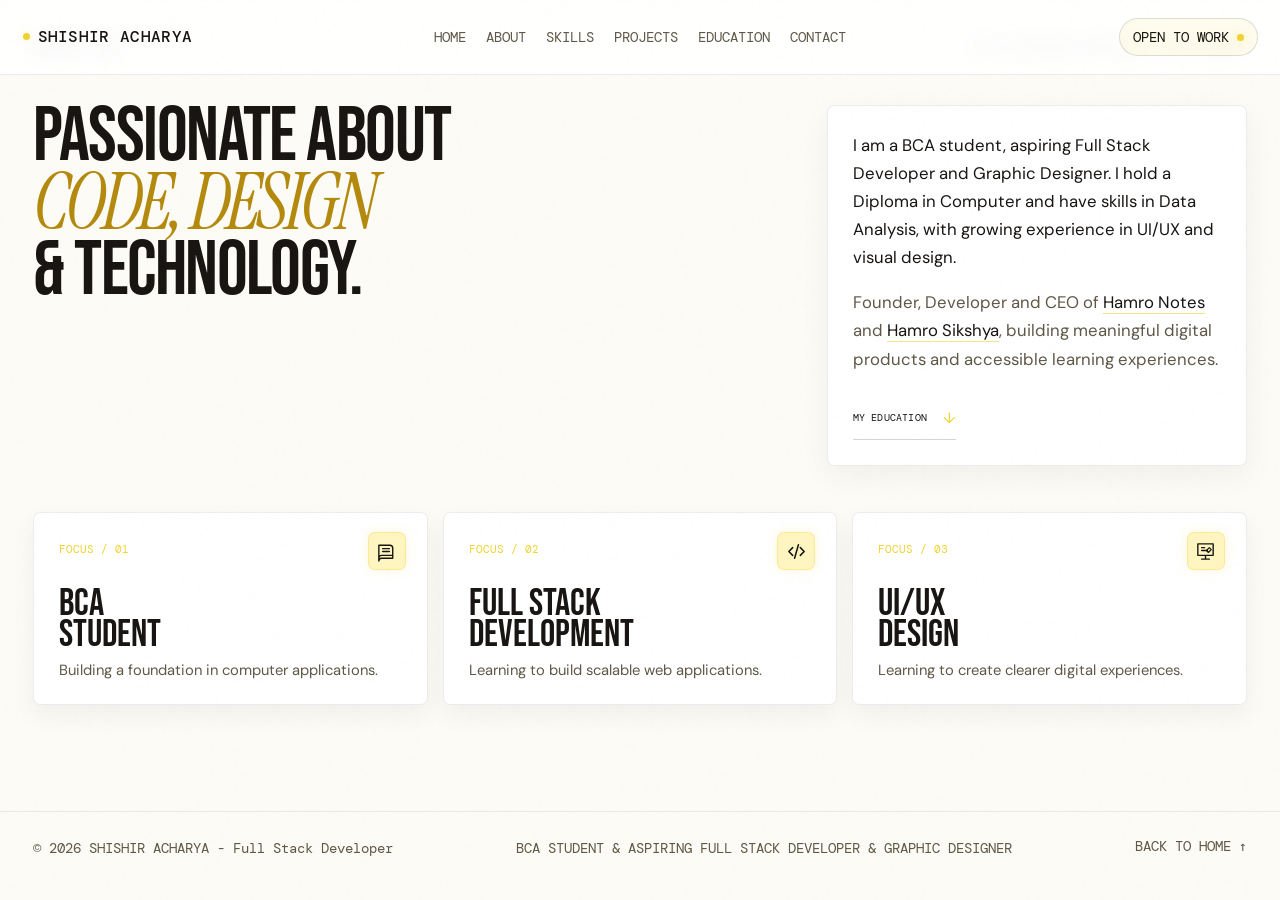
==== about.html @ 8b60ab20 "Add files via upload" ====
<!doctype html>
<html lang="en">
  <head>
    <meta charset="UTF-8" />
    <meta name="viewport" content="width=device-width, initial-scale=1.0" />
    <meta name="description" content="About Shishir Acharya, BCA student, aspiring developer, and creator of Hamro Notes and Hamro Sikshya." />
    <meta name="author" content="Shishir Acharya" />
    <title>About | Shishir Acharya</title>
    <link rel="preconnect" href="https://fonts.googleapis.com" />
    <link rel="preconnect" href="https://fonts.gstatic.com" crossorigin />
    <link href="https://fonts.googleapis.com/css2?family=Bebas+Neue&family=DM+Mono:wght@400;500&family=DM+Sans:opsz,wght@9..40,400;9..40,500;9..40,600;9..40,700&family=Instrument+Serif:ital@0;1&display=swap" rel="stylesheet" />
    <link rel="stylesheet" href="styles.css" />
  </head>
  <body>
    <div class="page-noise" aria-hidden="true"></div>
    <div class="page-shell">
      <header class="site-header" id="home">
        <a class="wordmark" href="index.html" aria-label="Shishir Acharya home"><span class="wordmark-dot"></span>SHISHIR ACHARYA</a>
        <button class="mobile-menu-toggle" aria-label="Toggle navigation menu" aria-expanded="false">
          <span></span>
          <span></span>
          <span></span>
        </button>
        <nav class="main-nav" aria-label="Primary navigation">
          <a href="index.html">HOME</a>
          <a class="active" href="about.html">ABOUT</a>
          <a href="skills.html">SKILLS</a>
          <a href="projects.html">PROJECTS</a>
          <a href="education.html">EDUCATION</a>
          <a href="contact.html">CONTACT</a>
        </nav>
        <a class="nav-contact" href="contact.html">OPEN TO WORK <span aria-hidden="true"></span></a>
      </header>

      <main>
        <section class="about section" id="about" aria-labelledby="about-title">
          <div class="section-top reveal"><p>ABOUT ME</p><p>THE PERSON BEHIND THE WORK</p></div>
          <div class="about-layout">
            <h2 class="reveal" id="about-title">PASSIONATE ABOUT<br /><span class="serif-italic">CODE, DESIGN</span><br />&amp; TECHNOLOGY.</h2>
            <div class="about-content reveal delay-1">
              <p>I am a BCA student, aspiring Full Stack Developer and Graphic Designer. I hold a Diploma in Computer and have skills in Data Analysis, with growing experience in UI/UX and visual design.</p>
              <p>Founder, Developer and CEO of <a class="partner-link" href="https://play.google.com/store/apps/details?id=com.hamronotes.uninotes" target="_blank" rel="noopener noreferrer">Hamro Notes</a> and <a class="partner-link" href="https://hamrosikshya.com/" target="_blank" rel="noopener noreferrer">Hamro Sikshya</a>, building meaningful digital products and accessible learning experiences.</p>
              <a class="under-link" href="education.html">MY EDUCATION <span>↓</span></a>
            </div>
          </div>
          <div class="about-cards reveal delay-2">
            <article>
              <span>FOCUS / 01</span>
              <div class="focus-icon" aria-hidden="true"><svg viewBox="0 0 24 24" fill="none"><path d="M4 5.5h11.5a3 3 0 0 1 3 3V19H7a3 3 0 0 0-3 3V5.5Z M4 5.5V19a3 3 0 0 1 3-3h11.5 M8 9h7M8 12h7" stroke="currentColor" stroke-width="1.45" stroke-linecap="round" stroke-linejoin="round" /></svg></div>
              <strong>BCA<br />STUDENT</strong><p>Building a foundation in computer applications.</p>
            </article>
            <article>
              <span>FOCUS / 02</span>
              <div class="focus-icon" aria-hidden="true"><svg viewBox="0 0 24 24" fill="none"><path d="m8 8-4 4 4 4M16 8l4 4-4 4M14 5l-4 14" stroke="currentColor" stroke-width="1.6" stroke-linecap="round" stroke-linejoin="round" /></svg></div>
              <strong>FULL STACK<br />DEVELOPMENT</strong><p>Learning to build scalable web applications.</p>
            </article>
            <article>
              <span>FOCUS / 03</span>
              <div class="focus-icon" aria-hidden="true"><svg viewBox="0 0 24 24" fill="none"><path d="M4 4h16v12H4zM8 20h8M12 16v4M8 8h3M8 11h6" stroke="currentColor" stroke-width="1.45" stroke-linecap="round" stroke-linejoin="round" /><path d="m16 8 2 2-3 3-2-2 3-3Z" stroke="currentColor" stroke-width="1.25" stroke-linejoin="round" /></svg></div>
              <strong>UI/UX<br />DESIGN</strong><p>Learning to create clearer digital experiences.</p>
            </article>
          </div>
        </section>
      </main>

      <footer class="site-footer"><span>© <span id="year"></span> SHISHIR ACHARYA - Full Stack Developer</span><span>BCA STUDENT &amp; ASPIRING FULL STACK DEVELOPER &amp; GRAPHIC DESIGNER</span><a href="index.html">BACK TO HOME ↑</a></footer>
    </div>
    <script src="script.js"></script>
  </body>
</html>
---- styles.css ----
:root {
  --canvas: #fdfbf6;
  --canvas-soft: #fffdf9;
  --panel: #ffffff;
  --panel-light: #f7f3ea;
  --ink: #181512;
  --muted: #5f5747;
  --faint: #a59a86;
  --line: rgba(24, 21, 18, .08);
  --accent: #f0d22f;
  --accent-dark: #b38a0e;
  --accent-soft: #fff8d1;
  --display: "Bebas Neue", Impact, sans-serif;
  --serif: "Instrument Serif", Georgia, serif;
  --sans: "DM Sans", Arial, sans-serif;
  --mono: "DM Mono", monospace;
}

* { box-sizing: border-box; }
html { scroll-behavior: smooth; font-size: clamp(14px, 0.56vw + 11px, 18px); }
body { min-width: 0; max-width: 100%; margin: 0; color: var(--ink); background: var(--canvas); font-family: var(--sans); overflow-x: hidden; }
img, svg { display: block; max-width: 100%; }
a { color: inherit; text-decoration: none; }
button, a { -webkit-tap-highlight-color: transparent; }
.skip-link { position: fixed; z-index: 30; top: -100px; left: 18px; padding: 10px 13px; color: var(--canvas); background: var(--ink); font: .7rem var(--mono); }
.skip-link:focus { top: 18px; }
.page-noise { position: fixed; z-index: 20; inset: 0; pointer-events: none; opacity: .04; background-image: url("data:image/svg+xml,%3Csvg viewBox='0 0 180 180' xmlns='http://www.w3.org/2000/svg'%3E%3Cfilter id='n'%3E%3CfeTurbulence type='fractalNoise' baseFrequency='.85' numOctaves='3' stitchTiles='stitch'/%3E%3C/filter%3E%3Crect width='100%25' height='100%25' filter='url(%23n)' opacity='.24'/%3E%3C/svg%3E"); }
.page-shell { width: 100%; overflow-x: hidden; background: var(--canvas); }
body.menu-open { overflow: hidden; }

.site-header { position: absolute; z-index: 10; top: 0; right: 0; left: 0; height: 75px; display: grid; grid-template-columns: 1fr auto 1fr; align-items: center; width: min(100%, 1460px); max-width: 1460px; margin: 0 auto; padding-inline: clamp(.75rem, 2vw, 1.25rem); border-bottom: 1px solid rgba(24,21,18,.08); background: rgba(255,255,255,.9); backdrop-filter: blur(10px); }
.mobile-menu-toggle { display: none; flex-direction: column; background: none; border: none; cursor: pointer; padding: 8px 12px; gap: 5px; align-items: center; justify-self: center; }
.mobile-menu-toggle span { width: 24px; height: 2px; background: var(--ink); border-radius: 2px; transition: all .3s ease; display: block; }
.mobile-menu-toggle[aria-expanded="true"] span:nth-child(1) { transform: rotate(45deg) translate(8px, 8px); }
.mobile-menu-toggle[aria-expanded="true"] span:nth-child(2) { opacity: 0; }
.mobile-menu-toggle[aria-expanded="true"] span:nth-child(3) { transform: rotate(-45deg) translate(8px, -8px); }
.wordmark { display: flex; align-items: center; gap: 8px; color: var(--ink); font: 500 .9rem/1 var(--mono); letter-spacing: .02em; }
.wordmark-dot { width: 7px; height: 7px; border-radius: 50%; background: var(--accent); box-shadow: 0 0 10px rgba(240,210,47,.3); }
.main-nav { display: flex; gap: 20px; }
.main-nav a { position: relative; padding: 5px 0; color: var(--muted); font: .78rem var(--mono); transition: color .25s; }
.main-nav a::after { content: ""; position: absolute; right: 0; bottom: 0; left: 0; height: 1px; background: var(--ink); transform: scaleX(0); transform-origin: right; transition: transform .25s; }
.main-nav a:hover, .main-nav a.active { color: var(--ink); }
.main-nav a:hover::after, .main-nav a.active::after { transform: scaleX(1); transform-origin: left; }
.nav-contact { justify-self: end; display: flex; align-items: center; gap: 8px; padding: 9px 13px; border: 1px solid rgba(24,21,18,.14); border-radius: 999px; color: var(--ink); background: rgba(240,210,47,.08); font: .78rem var(--mono); transition: color .25s, background .25s, border-color .25s; }
.nav-contact span { width: 7px; height: 7px; border-radius: 50%; background: var(--accent); box-shadow: 0 0 9px rgba(240,210,47,.35); transition: transform .25s, box-shadow .25s; }
.nav-contact:hover { border-color: rgba(24,21,18,.2); color: var(--ink); background: rgba(240,210,47,.18); }
.nav-contact:hover span { box-shadow: 0 0 14px rgba(240,210,47,.5); transform: scale(1.2); }

.hero { position: relative; display: grid; grid-template-columns: minmax(0, 1.1fr) minmax(0, .9fr); width: 100%; max-width: 100%; min-height: 670px; padding: 153px clamp(1.1rem, 2.6vw, 3.5rem) 69px; overflow: hidden; background: radial-gradient(ellipse 30% 110% at 50% 100%, rgba(240,210,47,.12), transparent 60%), linear-gradient(135deg, #fffdf8, #f9f5ea); }
.hero::before { content: ""; position: absolute; inset: 0; opacity: .25; background: repeating-linear-gradient(90deg, transparent 0 18%, rgba(24,21,18,.05) 18%, transparent 18.5% 36%), linear-gradient(160deg, transparent 0 49%, rgba(240,210,47,.14) 49.2%, transparent 49.4%); }
.hero::after { content: ""; position: absolute; z-index: 1; right: 7%; bottom: -175px; width: 420px; height: 300px; border-radius: 50%; background: radial-gradient(ellipse, rgba(240,210,47,.22), rgba(240,210,47,.12) 41%, transparent 70%); filter: blur(10px); }
.hero-copy { position: relative; z-index: 3; align-self: center; }
.eyebrow { display: flex; align-items: center; gap: 8px; margin: 0; color: var(--ink); font: .86rem var(--mono); letter-spacing: .06em; }
.eyebrow span { width: 6px; height: 6px; border-radius: 50%; background: var(--accent); box-shadow: 0 0 8px rgba(240,210,47,.3); }
.intro-line { margin: 28px 0 5px; color: var(--ink); font: 1.08rem var(--sans); font-weight: 600; }
h1, h2, h3, p { margin-top: 0; }
h1, h2, h3 { font-weight: 400; }
h1 { max-width: 570px; margin-bottom: 22px; color: var(--ink); font: clamp(3.6rem, 5.6vw, 5.6rem)/.78 var(--display); letter-spacing: -.02em; }
.serif-italic { color: var(--accent-dark); font-family: var(--serif); font-style: italic; font-weight: 400; text-transform: none; letter-spacing: -.055em; }
.hero-description { max-width: 430px; margin-bottom: 28px; color: var(--muted); font-size: .83rem; line-height: 1.57; }
.hero-actions { display: flex; align-items: center; gap: 21px; }
.pill-button { display: inline-flex; align-items: center; justify-content: center; gap: 13px; min-width: 146px; padding: 11px 13px 11px 16px; border: 1px solid var(--ink); border-radius: 5px; color: #fff; background: var(--ink); box-shadow: 0 0 18px rgba(24,21,18,.15), inset 0 1px rgba(255,255,255,.08); font: .53rem var(--mono); letter-spacing: .02em; transition: transform .25s, box-shadow .25s; min-height: 44px; }
.pill-button span { font: .87rem/0 var(--sans); }
.pill-button:hover { box-shadow: 0 0 24px rgba(24,21,18,.2), inset 0 1px rgba(255,255,255,.1); transform: translateY(-3px); }
.under-link { display: inline-flex; align-items: center; gap: 11px; padding-bottom: 5px; padding: 8px 0; border-bottom: 1px solid rgba(24,21,18,.18); color: var(--ink); font: .53rem var(--mono); letter-spacing: .02em; transition: color .25s, border-color .25s; min-height: 44px; }
.under-link span { margin-left: 5px; color: var(--accent); font: .82rem var(--sans); }
.under-link .down-arrow { display: inline-flex; width: 16px; height: 18px; margin-left: 0; }
.under-link .down-arrow svg { width: 100%; height: 100%; }
.under-link:hover { border-color: var(--ink); color: var(--ink); }
.under-link:hover .down-arrow { transform: translateY(2px); }

.portrait-column { position: relative; z-index: 3; min-height: 390px; padding: 0 30px 0 50px; }
.portrait-frame { position: absolute; inset: 0 30px 0 0; overflow: hidden; border: 1px solid rgba(26,21,16,.12); border-radius: 8px; background: #f7f2e9; box-shadow: 0 0 18px rgba(26,21,16,.08); }
.portrait-frame::before { content: ""; position: absolute; inset: 0; background: radial-gradient(ellipse 53% 78% at 50% 23%, rgba(157,108,58,.12), transparent 56%), linear-gradient(145deg, #faf5ec, #f3ebdf); }
.portrait-frame::after { content: ""; position: absolute; right: -28px; top: -28px; width: 63px; height: 63px; border-radius: 9px; background: linear-gradient(145deg, var(--purple), rgba(57,44,31,.95)); box-shadow: 0 0 18px rgba(157,123,75,.4); }
.portrait-sun { position: absolute; z-index: 1; width: 160px; height: 160px; right: -75px; bottom: -72px; border: 1px solid rgba(26,21,16,.12); border-radius: 50%; box-shadow: 0 0 0 15px rgba(26,21,16,.03), 0 0 0 30px rgba(26,21,16,.02); }
.portrait-placeholder { position: absolute; z-index: 2; inset: 0; overflow: hidden; }
.profile-image { width: 100%; height: 100%; display: block; object-fit: cover; object-position: 50% 24%; }
.portrait-photo-overlay { position: absolute; inset: 0; background: linear-gradient(180deg, rgba(255,255,255,.14), rgba(255,255,255,.06)), linear-gradient(90deg, rgba(157,123,75,.05), transparent 42%); mix-blend-mode: screen; pointer-events: none; }
.portrait-location, .portrait-year { position: absolute; z-index: 4; color: rgba(26,21,16,.65); font: .48rem var(--mono); letter-spacing: .03em; }
.portrait-location { right: 18px; bottom: 16px; }
.portrait-year { top: 18px; left: 18px; }
.profile-tag { position: absolute; z-index: 5; left: 5px; bottom: 13px; display: flex; flex-direction: column; justify-content: center; width: 98px; height: 98px; padding: 13px; border: 1px solid rgba(26,21,16,.14); border-radius: 8px; color: var(--ink); background: linear-gradient(135deg, rgba(157,123,75,.08), rgba(221,198,164,.12)); box-shadow: 0 0 15px rgba(26,21,16,.08); transform: rotate(-2deg); }
.profile-tag span { font: .42rem var(--mono); }
.profile-tag strong { margin: 5px 0; font: 1.16rem/.82 var(--display); }
.hero-meta { position: absolute; z-index: 5; bottom: 22px; left: max(29px, calc((100vw - 1160px) / 2)); display: flex; gap: 19px; }
.hero-meta p { display: flex; gap: 7px; margin: 0; color: var(--faint); font: .46rem var(--mono); }
.hero-meta p span { color: var(--ink); }

.statement-band { overflow: hidden; padding: 13px 0; border-top: 1px solid rgba(26,21,16,.08); border-bottom: 1px solid rgba(26,21,16,.08); background: #f8f4ec; }
.tech-ticker { width: 100%; overflow: hidden; }
.tech-ticker-track { display: flex; width: max-content; animation: ticker 46s linear infinite; }
.tech-ticker-group { display: flex; flex: 0 0 auto; align-items: center; gap: 13px; padding-right: 13px; }
.tech-chip { display: inline-flex; align-items: center; justify-content: center; gap: 10px; min-width: max-content; min-height: 47px; padding: 0 18px; border: 1px solid rgba(26,21,16,.1); border-radius: 7px; color: var(--ink); background: rgba(255,255,255,.95); box-shadow: 0 0 10px rgba(26,21,16,.04); font: 500 .65rem var(--mono); letter-spacing: .02em; white-space: nowrap; }
.tech-chip img { width: 20px; height: 20px; object-fit: contain; }
.statement-band:hover .tech-ticker-track { animation-play-state: paused; }
@keyframes ticker { to { transform: translateX(-50%); } }

.section { width: 100%; max-width: 100%; padding: 106px clamp(1.1rem, 2.6vw, 3.5rem); border-top: 1px solid rgba(24,21,18,.08); background: var(--canvas); }
main { width: 100%; max-width: 100%; }
.section-top { display: flex; justify-content: space-between; color: var(--muted); font: 500 .88rem var(--mono); letter-spacing: .04em; }
.section-top p { margin: 0; }
.section-top p:first-child { color: var(--ink); }
.section-top p span { margin-right: 9px; color: var(--accent); text-shadow: 0 0 8px rgba(240,210,47,.18); }
h2 { color: var(--ink); font: clamp(3.7rem, 6vw, 5.7rem)/.85 var(--display); letter-spacing: -.02em; text-shadow: none; }

.about { padding-top: 36px; background: var(--canvas); }
.about-layout { display: grid; grid-template-columns: 1.12fr .7fr; gap: 10%; align-items: start; margin: 47px 0 46px; }
.about-layout h2 { margin: 0; }
.about-content { padding: 25px; border: 1px solid rgba(24,21,18,.08); border-radius: 7px; background: rgba(255,255,255,.95); box-shadow: 0 10px 30px rgba(24,21,18,.05); }
.about-content p { color: var(--muted); font-size: .93rem; line-height: 1.68; }
.about-content p:first-child { color: var(--ink); }
.about-content .under-link { margin-top: 7px; }
.about-cards { display: grid; grid-template-columns: repeat(3, 1fr); gap: 15px; }
.about-cards article { position: relative; min-height: 170px; padding: 22px 25px; border: 1px solid rgba(24,21,18,.08); border-radius: 7px; background: rgba(255,255,255,.95); box-shadow: 0 10px 24px rgba(24,21,18,.05); transition: border-color .25s, transform .25s, box-shadow .25s; }
.about-cards article:hover { border-color: rgba(24,21,18,.16); box-shadow: 0 20px 35px rgba(24,21,18,.08); transform: translateY(-5px); }
.about-cards span { color: var(--accent); font: .62rem var(--mono); }
.focus-icon { position: absolute; top: 19px; right: 21px; display: grid; width: 38px; height: 38px; place-items: center; border: 1px solid rgba(240,210,47,.3); border-radius: 7px; color: var(--ink); background: rgba(255,245,190,.95); box-shadow: 0 0 12px rgba(240,210,47,.18); }
.focus-icon svg { width: 23px; height: 23px; }
.skill-card > span { color: var(--accent); font: .49rem var(--mono); }
.about-cards strong { display: block; margin: 29px 0 10px; color: var(--ink); font: 2.1rem/.82 var(--display); }
.about-cards p { margin: 0; color: var(--muted); font-size: .82rem; line-height: 1.45; }

.skills { background: var(--canvas); }
.skills-heading { display: flex; justify-content: space-between; align-items: end; gap: 30px; margin: 44px 0 50px; }
.skills h2 { margin: 0; }
.skills-heading > p { max-width: 270px; margin: 0 0 4px; color: var(--muted); font-size: .75rem; line-height: 1.45; }
.skill-grid { display: grid; grid-template-columns: repeat(3, 1fr); gap: 17px; }
.skill-card { position: relative; min-height: 198px; padding: 20px; overflow: hidden; border: 1px solid rgba(24,21,18,.08); border-radius: 7px; background: rgba(255,255,255,.95); box-shadow: 0 10px 24px rgba(24,21,18,.05); transition: border-color .25s, transform .25s, box-shadow .25s; }
.skill-card:hover { border-color: rgba(24,21,18,.16); box-shadow: 0 20px 35px rgba(24,21,18,.08); transform: translateY(-6px); }
.skill-card h3 { margin: 39px 0 10px; color: var(--ink); font: 1.95rem/.82 var(--display); }
.skill-card p { margin: 0; color: var(--muted); font: .48rem var(--mono); letter-spacing: .04em; }
.skill-icon { position: absolute; top: 16px; right: 17px; display: grid; width: 37px; height: 37px; place-items: center; border: 1px solid rgba(240,210,47,.3); border-radius: 7px; color: var(--ink); background: rgba(255,245,190,.95); box-shadow: 0 0 12px rgba(240,210,47,.18), inset 0 0 10px rgba(240,210,47,.06); }
.skill-icon svg { width: 23px; height: 23px; }
.skill-card::after { content: ""; position: absolute; right: 20px; bottom: 21px; left: 20px; height: 3px; border-radius: 2px; background: linear-gradient(90deg, rgba(240,210,47,.9), rgba(255,188,87,.75) 85%, rgba(24,21,18,.18) 85%); box-shadow: 0 0 6px rgba(240,210,47,.25); }
.skill-card:nth-child(2)::after { background: linear-gradient(90deg, rgba(240,210,47,.9), rgba(255,188,87,.75) 55%, rgba(24,21,18,.18) 55%); }
.skill-card:nth-child(3)::after { background: linear-gradient(90deg, rgba(240,210,47,.9), rgba(255,188,87,.75) 73%, rgba(24,21,18,.18) 73%); }
.skill-card:nth-child(4)::after { background: linear-gradient(90deg, rgba(240,210,47,.9), rgba(255,188,87,.75) 85%, rgba(24,21,18,.18) 85%); }
.skill-card:nth-child(5)::after { background: linear-gradient(90deg, rgba(240,210,47,.9), rgba(255,188,87,.75) 58%, rgba(24,21,18,.18) 58%); }
.skill-card:nth-child(6)::after { background: linear-gradient(90deg, rgba(240,210,47,.9), rgba(255,188,87,.75) 76%, rgba(24,21,18,.18) 76%); }
.skill-card:nth-child(7)::after { background: linear-gradient(90deg, rgba(240,210,47,.9), rgba(255,188,87,.75) 66%, rgba(24,21,18,.18) 66%); }
@media (min-width: 651px) { .skill-card:last-child:nth-child(3n + 1) { grid-column: 2; } }

.projects { background: var(--canvas); }
.project-heading { display: flex; justify-content: space-between; align-items: end; margin: 45px 0 47px; }
.project-heading h2 { margin: 0; }
.project-heading > p { margin: 0 0 6px; color: var(--muted); font: .55rem var(--mono); letter-spacing: .04em; }
.project-feature { display: grid; grid-template-columns: .88fr 1.12fr; min-height: 500px; overflow: hidden; border: 1px solid rgba(24,21,18,.08); border-radius: 8px; background: rgba(255,255,255,.92); box-shadow: 0 10px 30px rgba(24,21,18,.06); }
.project-intro { display: flex; flex-direction: column; align-items: flex-start; padding: 46px 40px; background: rgba(255,255,255,.98); }
.project-number { margin: 0 0 31px; color: var(--accent); font: .5rem var(--mono); }
.project-intro h3 { margin: 0 0 18px; color: var(--ink); font: 3.42rem/.79 var(--display); }
.project-intro > p:nth-of-type(2) { max-width: 350px; margin-bottom: 26px; color: var(--muted); font-size: .78rem; line-height: 1.57; }
.project-links { display: flex; flex-wrap: wrap; align-items: center; gap: 17px; margin-top: auto; }
.project-action { display: inline-flex; align-items: center; gap: 9px; padding: 10px 14px; border: 1px solid rgba(240,210,47,.55); border-radius: 999px; color: #1f1200; background: rgba(240,210,47,.14); font: .6rem var(--mono); letter-spacing: .02em; transition: color .25s, background .25s, border-color .25s; min-height: 44px; }
.project-action span { width: 7px; height: 7px; border-radius: 50%; background: var(--accent); box-shadow: 0 0 9px rgba(240,210,47,.6); transition: transform .25s, box-shadow .25s; }
.project-action:hover { border-color: rgba(240,210,47,.7); color: var(--ink); background: rgba(240,210,47,.2); }
.project-action:hover span { box-shadow: 0 0 14px rgba(240,210,47,.9); transform: scale(1.2); }
.platform-visual { position: relative; overflow: hidden; background: radial-gradient(circle at 74% 30%, rgba(245,225,120,.18), transparent 30%), radial-gradient(circle at 21% 89%, rgba(245,205,117,.15), transparent 34%), linear-gradient(145deg, rgba(255,255,250,.9), rgba(245,240,225,.95) 58%, rgba(255,255,255,.95)); }
.platform-visual::before, .platform-visual::after { content: ""; position: absolute; border: 1px solid rgba(240,210,47,.15); border-radius: 50%; }
.platform-visual::before { top: -230px; right: -150px; width: 480px; height: 480px; }
.platform-visual::after { bottom: -340px; left: -230px; width: 540px; height: 540px; }
.browser-window { position: absolute; z-index: 2; top: 12%; left: 9%; width: 75%; height: 56%; overflow: hidden; border: 5px solid rgba(0,0,0,.45); border-radius: 8px; background: #fff; box-shadow: 16px 18px 30px rgba(24,21,18,.12), 0 0 15px rgba(240,210,47,.12); transform: rotate(-4deg); transition: transform .3s; }
.project-feature:hover .browser-window { transform: rotate(-1deg) translateY(-5px); }
.browser-bar { height: 27px; display: flex; align-items: center; gap: 4px; padding: 0 9px; border-bottom: 1px solid rgba(24,21,18,.08); color: var(--muted); font: .45rem var(--mono); }
.browser-bar span { width: 5px; height: 5px; border-radius: 50%; background: rgba(224,187,88,.8); }
.browser-bar b { margin-left: 9px; font-weight: 400; }
.browser-content { position: relative; height: calc(100% - 27px); overflow: hidden; background: #f8f4e8; }
.project-screenshot { width: 100%; height: 100%; display: block; object-fit: contain; object-position: center top; filter: saturate(.95) contrast(1.02); }
.browser-content::after { content: ""; position: absolute; inset: 0; background: linear-gradient(180deg, transparent 60%, rgba(255,255,255,.7)); pointer-events: none; }
.browser-content span { position: absolute; z-index: 1; bottom: 14px; left: 17px; color: var(--ink); font: .46rem var(--mono); letter-spacing: .05em; }
.phone-window { position: absolute; z-index: 3; right: 9%; bottom: 6%; width: 162px; height: 321px; overflow: hidden; padding: 0; border: 5px solid rgba(0,0,0,.45); border-radius: 25px; background: #fff; box-shadow: 15px 20px 30px rgba(24,21,18,.14), 0 0 19px rgba(240,210,47,.15); transform: rotate(8deg); transition: transform .3s; }
.project-feature:hover .phone-window { transform: rotate(4deg) translateY(-4px); }
.notes-screenshot { width: 100%; height: 100%; display: block; object-fit: contain; object-position: center top; }
.platform-stamp { position: absolute; z-index: 4; right: 16px; bottom: 14px; width: 75px; aspect-ratio: 1; display: grid; place-items: center; border: 1px solid rgba(240,210,47,.4); border-radius: 50%; color: var(--accent); background: rgba(255,250,230,.95); box-shadow: 0 0 15px rgba(240,210,47,.18); font: .52rem/.95 var(--mono); text-align: center; transform: rotate(-11deg); }
.project-details { display: grid; grid-template-columns: .88fr 1.12fr; margin-top: 17px; border: 1px solid rgba(24,21,18,.08); border-radius: 7px; overflow: hidden; background: rgba(255,255,255,.95); }
.detail-label { margin: 0; padding: 23px; color: var(--accent); font: .49rem var(--mono); }
.project-details ul { margin: 0; padding: 0; list-style: none; border-left: 1px solid rgba(24,21,18,.08); }
.project-details li { display: flex; align-items: center; gap: 13px; min-height: 55px; padding: 12px 19px; border-bottom: 1px solid rgba(24,21,18,.08); color: var(--muted); font-size: .72rem; }.project-details li:last-child { border-bottom: 0; }.project-details li span { color: var(--accent); font: .47rem var(--mono); }

.education { background: var(--canvas); }
.education-heading { margin: 45px 0 58px; text-align: center; }.education-heading h2 { margin: 0; }
.education-list { position: relative; max-width: 920px; margin: 0 auto; padding: 7px 0; }.education-list::before { content: ""; position: absolute; top: 0; bottom: 0; left: 50%; width: 1px; background: rgba(0, 217, 255, .35); box-shadow: 0 0 8px rgba(0, 217, 255, .18); }
.education-item { position: relative; width: calc(50% - 47px); min-height: 150px; margin: 0 0 32px; padding: 21px; border: 1px solid rgba(24,21,18,.08); border-radius: 7px; background: rgba(255,255,255,.95); box-shadow: 0 10px 24px rgba(24,21,18,.05); transition: border-color .25s, transform .25s, box-shadow .25s; }.education-item:nth-child(even) { margin-left: calc(50% + 47px); }.education-item:hover { border-color: rgba(24,21,18,.16); box-shadow: 0 0 34px rgba(24,21,18,.08); transform: translateY(-5px); }
.education-item::after { content: ""; position: absolute; top: 50%; right: -54px; width: 11px; height: 11px; border: 2px solid rgba(0, 217, 255, .75); border-radius: 50%; background: var(--canvas); box-shadow: 0 0 9px rgba(0, 217, 255, .18); transform: translateY(-50%); }.education-item:nth-child(even)::after { right: auto; left: -54px; }.education-date, .education-item > span { color: var(--accent); font: .48rem var(--mono); letter-spacing: .03em; }.education-date { font-size: .68rem; }.education-item h3 { margin: 22px 0 6px; color: var(--ink); font: 1.72rem/.87 var(--display); }.education-item p { margin: 0; color: var(--muted); font-size: .68rem; line-height: 1.4; }.education-item > span { position: absolute; top: 20px; right: 20px; color: rgba(117,91,37,.8); }.education-item.current { overflow: visible; isolation: isolate; border-color: rgba(0, 217, 255, .8); background: radial-gradient(circle at 11% 0%, rgba(0, 217, 255, .15), transparent 38%), radial-gradient(circle at 100% 100%, rgba(0, 180, 255, .12), transparent 53%), linear-gradient(135deg, rgba(240, 250, 255, .98), rgba(220, 250, 255, .96) 57%, rgba(255, 255, 255, .95)); box-shadow: 0 0 0 1px rgba(0, 217, 255, .18), 0 0 26px rgba(0, 217, 255, .25), inset 0 1px rgba(0, 217, 255, .08); }.education-item.current::before { content: ""; position: absolute; inset: 0; z-index: 0; border-radius: inherit; background: linear-gradient(115deg, transparent 28%, rgba(0, 217, 255, .08) 48%, transparent 66%) 100% 0 / 200% 100% no-repeat; animation: current-card-sheen 4.6s ease-in-out infinite; }.education-item.current > * { position: relative; z-index: 1; }.education-item.current h3 { color: var(--ink); text-shadow: none; }.education-item.current .education-date { color: #0099dd; text-shadow: none; }.education-item.current::after { z-index: 2; border-color: rgba(0, 217, 255, .9); background: #fff; box-shadow: 0 0 0 4px rgba(0, 217, 255, .15), 0 0 15px rgba(0, 217, 255, .2); }.education-item.current:hover { border-color: rgba(0, 217, 255, .9); box-shadow: 0 0 0 1px rgba(0, 217, 255, .28), 0 0 34px rgba(0, 217, 255, .2), inset 0 1px rgba(0, 217, 255, .08); rgba(183,153,255,.34); }
@keyframes current-card-sheen { 0%, 35% { background-position: 100% 0; } 65%, 100% { background-position: 0 0; } }

.contact { position: relative; min-height: 516px; display: grid; place-items: center; overflow: hidden; background: radial-gradient(ellipse 30% 82% at 50% 100%, rgba(240,210,47,.18), transparent 62%), radial-gradient(ellipse 30% 60% at 81% 25%, rgba(245,205,120,.16), transparent 65%), var(--canvas); }.contact::before, .contact::after { content: ""; position: absolute; border: 1px solid rgba(240,210,47,.16); border-radius: 50%; }.contact::before { top: -200px; left: -180px; width: 420px; height: 420px; }.contact::after { right: -268px; bottom: -330px; width: 570px; height: 570px; }
.contact-content { position: relative; z-index: 2; max-width: 800px; padding: 79px 25px 121px; text-align: center; }.contact .eyebrow { justify-content: center; }.contact h2 { margin: 19px 0 20px; color: var(--ink); font-size: clamp(4.6rem, 8vw, 7rem); }.contact-content > p:nth-of-type(2) { max-width: 355px; margin: 0 auto 29px; color: var(--muted); font-size: .8rem; line-height: 1.5; }.contact-actions { display: flex; flex-wrap: wrap; justify-content: center; align-items: center; gap: 22px; }.contact-links { display: grid; grid-template-columns: repeat(3, minmax(0, 1fr)); gap: 14px; width: min(100%, 800px); margin: 30px auto 0; }.contact-link-card { position: relative; display: flex; align-items: center; gap: 13px; min-height: 94px; padding: 17px 36px 17px 16px; border: 1px solid rgba(24,21,18,.08); border-radius: 9px; color: var(--ink); background: rgba(255,255,255,.95); box-shadow: inset 0 1px rgba(240,210,47,.08), 0 0 16px rgba(24,21,18,.05); text-align: left; transition: border-color .25s, box-shadow .25s, transform .25s; }.contact-link-card:hover { border-color: rgba(240,210,47,.58); box-shadow: inset 0 1px rgba(240,210,47,.15), 0 0 22px rgba(24,21,18,.08); transform: translateY(-4px); }.contact-link-icon { display: grid; flex: 0 0 46px; width: 46px; height: 46px; place-items: center; border: 1px solid rgba(240,210,47,.24); border-radius: 50%; color: var(--accent); background: rgba(255,245,190,.9); }.contact-link-icon svg { width: 23px; height: 23px; }.contact-link-copy { display: grid; min-width: 0; gap: 5px; }.contact-link-label { color: var(--muted); font: .48rem var(--mono); letter-spacing: .06em; text-transform: uppercase; }.contact-link-handle { overflow: hidden; color: var(--ink); font: 600 .75rem var(--sans); letter-spacing: -.01em; text-overflow: ellipsis; white-space: nowrap; }.contact-link-arrow { position: absolute; top: 17px; right: 15px; color: var(--accent); font: .85rem/1 var(--sans); transition: transform .25s; }.contact-link-card:hover .contact-link-arrow { transform: translate(2px, -2px); }.contact-details { position: absolute; z-index: 3; right: max(29px, calc((100vw - 1060px)/2)); bottom: 26px; left: max(29px, calc((100vw - 1060px)/2)); display: flex; justify-content: space-between; color: #8398a4; font: .49rem var(--mono); }.contact-details a:hover { color: var(--cyan); }.contact-orbit { position: absolute; z-index: 1; border: 1px solid rgba(0,210,255,.13); border-radius: 50%; }.orbit-a { bottom: -410px; left: 4%; width: 560px; height: 560px; }.orbit-b { top: -230px; right: 14%; width: 360px; height: 360px; }
.site-footer { width: 100%; min-height: 75px; display: flex; justify-content: space-between; align-items: center; gap: 18px; padding: 0 clamp(1.1rem, 2.6vw, 3.5rem); border-top: 1px solid rgba(24,21,18,.08); color: var(--muted); background: var(--canvas); font: .48rem var(--mono); }.site-footer a { padding-bottom: 3px; border-bottom: 1px solid transparent; }.site-footer a:hover { border-color: var(--accent); color: var(--accent); }

.reveal { opacity: 0; transform: translateY(19px); transition: opacity .6s ease, transform .6s ease; }.reveal.is-visible { opacity: 1; transform: translateY(0); }.delay-1 { transition-delay: .1s; }.delay-2 { transition-delay: .2s; }

@media (min-width: 1400px) {
  .site-header,
  .section,
  .hero,
  .site-footer {
    width: min(100%, 1700px);
    max-width: 1700px;
    margin-inline: auto;
  }

  .hero {
    padding-left: clamp(3rem, 4vw, 6rem);
    padding-right: clamp(3rem, 4vw, 6rem);
  }
}

@media (max-width: 390px) {
  .site-header,
  .section,
  .hero,
  .site-footer,
  .page-shell,
  main {
    width: 100%;
    max-width: 100%;
  }
}

@media (max-width: 900px) {
  .site-header { width: min(100%, calc(100% - 1.75rem)); }
  .mobile-menu-toggle { display: flex; }
  .main-nav { position: fixed; top: 75px; left: 0; right: 0; bottom: auto; flex-direction: column; visibility: hidden; background: rgba(255,255,255,.98); border-bottom: 1px solid rgba(24,21,18,.08); gap: 0; transform: translateX(-100%); transition: transform .3s ease, visibility 0s linear .3s; width: 100%; padding: 20px 0; max-height: calc(100vh - 75px); overflow-y: auto; z-index: 9; }
  .main-nav.active { visibility: visible; transform: translateX(0); transition-delay: 0s; }
  .main-nav a { padding: 16px 24px; border-bottom: 1px solid rgba(24,21,18,.08); font-size: .85rem; width: 100%; }
  .nav-contact { position: fixed; bottom: max(12px, env(safe-area-inset-bottom)); left: 20px; right: 20px; width: auto; z-index: 9; }
  .hero { grid-template-columns: minmax(0, 1fr) minmax(0, .8fr); min-height: 625px; }
  .portrait-column { min-height: 355px; padding-left: 18px; }
  .hero-meta { left: 29px; }
  .section { padding-right: clamp(1rem, 3vw, 1.8rem); padding-left: clamp(1rem, 3vw, 1.8rem); }
  .about-layout { gap: 6%; }
  .project-feature, .project-details { grid-template-columns: .78fr 1.22fr; }
  .project-intro { padding: 36px 27px; }
  .project-intro h3 { font-size: clamp(2.5rem, 5vw, 3rem); }
  .education-list { max-width: 720px; }
  .contact-details { right: 29px; left: 29px; }
  .site-footer { padding-right: clamp(1rem, 3vw, 1.8rem); padding-left: clamp(1rem, 3vw, 1.8rem); }
}

@media (max-width: 768px) {
  .about-cards { grid-template-columns: repeat(2, 1fr); }
  .skill-grid { grid-template-columns: repeat(2, 1fr); }
  .contact-links { grid-template-columns: repeat(2, minmax(0, 1fr)); }
}

@media (max-width: 650px) {
  .site-header { height: 65px; width: min(100%, calc(100% - 1.5rem)); }
  .wordmark { font-size: 0.8rem; gap: 6px; }
  .wordmark-dot { width: 6px; height: 6px; }
  .nav-contact { font-size: .49rem; }
  .hero { display: flex; flex-direction: column; min-height: auto; padding: 112px 18px 0; }
  .hero-copy { padding: 0; }
  .intro-line { margin-top: 24px; font-size: 1rem; }
  h1 { font-size: clamp(3.2rem, 15vw, 5.3rem); }
  .hero-description { font-size: .78rem; }
  .hero-actions { align-items: flex-start; flex-direction: column; gap: 19px; }
  .portrait-column { width: min(100%, 390px); min-height: 355px; margin: 42px auto 62px; padding-left: 12px; }
  .portrait-frame { right: 13px; }
  .profile-tag { width: 84px; height: 84px; padding: 11px; }
  .profile-tag strong { font-size: 1rem; }
  .hero-meta { position: static; width: calc(100% + 36px); margin-left: -18px; display: grid; grid-template-columns: 1fr; gap: 0; border-top: 1px solid var(--line); }
  .hero-meta p { padding: 12px 18px; border-bottom: 1px solid var(--line); }
  .tech-chip { min-height: 42px; padding: 0 14px; font-size: .56rem; }
  .tech-chip img { width: 17px; height: 17px; }
  .section { padding: 71px 18px; }
  .section-top { font-size: .78rem; }
  .section-top p:last-child { max-width: 160px; line-height: 1.35; text-align: right; }
  h2 { font-size: clamp(3.2rem, 14vw, 5.1rem); }
  .about-layout { grid-template-columns: 1fr; gap: 29px; margin: 38px 0 32px; }
  .about-content { padding: 20px; }
  .about-cards { grid-template-columns: 1fr; }
  .about-cards article { min-height: 127px; }
  .about-cards strong { margin-top: 22px; }
  .skills-heading { align-items: start; flex-direction: column; gap: 18px; margin: 36px 0; }
  .skill-grid { grid-template-columns: 1fr 1fr; gap: 12px; }
  .skill-card { min-height: 174px; padding: 16px; }
  .skill-card h3 { margin-top: 31px; font-size: 1.65rem; }
  .skill-card::after { right: 16px; bottom: 16px; left: 16px; }
  .project-heading { align-items: start; flex-direction: column; gap: 13px; margin: 37px 0; }
  .project-feature { grid-template-columns: 1fr; }
  .project-intro { min-height: 340px; padding: 34px 24px; }
  .project-intro h3 { font-size: clamp(2.7rem, 10vw, 3.35rem); }
  .platform-visual { min-height: 500px; position: relative; }
  .browser-window { position: relative; top: auto; left: auto; width: 100%; height: auto; aspect-ratio: 16 / 10; margin-bottom: 30px; transform: none !important; }
  .phone-window { position: relative; right: auto; bottom: auto; width: min(100%, 220px); height: auto; aspect-ratio: 1 / 2; border-radius: 12px; transform: none !important; margin-top: 20px; }
  .project-details { grid-template-columns: 1fr; }
  .project-details ul { border-left: 0; border-top: 1px solid rgba(0,205,255,.18); }
  .education-list { max-width: 100%; padding: 0; }
  .education-list::before { display: none; }
  .education-item { width: 100%; margin-left: 0 !important; }
  .education-item::after { display: none; }
  .contact h2 { font-size: clamp(3rem, 12vw, 5.5rem); }
  .contact-content > p:nth-of-type(2) { font-size: .75rem; }
  .contact-actions { gap: 14px; }
  .contact-links { grid-template-columns: repeat(2, minmax(0, 1fr)); gap: 12px; }
  .contact-link-card { min-height: 88px; padding: 14px 31px 14px 13px; gap: 10px; }
  .contact-link-icon { flex-basis: 40px; width: 40px; height: 40px; }
  .contact-link-icon svg { width: 20px; height: 20px; }
  .contact-link-handle { font-size: .68rem; }
  .contact-link-arrow { top: 14px; right: 12px; }
  .site-footer { padding: 0 18px; }
}

@media (max-width: 768px) {
  .platform-visual { min-height: 450px; }
  .browser-window { height: 55%; }
  .phone-window { width: 140px; height: 275px; }
  .project-details { grid-template-columns: 1fr; }
  .detail-label { padding: 19px; border-bottom: 1px solid rgba(0,205,255,.18); }
  .project-details ul { border-left: 0; }
  .project-details li { min-height: 63px; padding: 12px 17px; font-size: .66rem; }
}


@media (max-width: 430px) {
  .contact-links { grid-template-columns: 1fr; }
  .contact-link-card { min-height: 82px; }
}

.contact-link-card-email .contact-link-handle { font-size: .61rem; }

@media (max-width: 390px) {
  .nav-contact { padding: 8px; font-size: 0; }
  .nav-contact span { width: 9px; height: 9px; }
  .wordmark { font-size: 0.75rem; }
  .skill-grid { grid-template-columns: 1fr; }
  .skill-card { min-height: 144px; }
  .skill-card h3 { margin-top: 23px; font-size: 1.65rem; }
  .skill-card::after { right: 16px; bottom: 16px; left: 16px; }
  .platform-visual { min-height: 600px; }
  .browser-window { aspect-ratio: 16 / 12; margin-bottom: 25px; }
  .phone-window { aspect-ratio: 1 / 2.2; margin-top: 15px; border-radius: 10px; }
  .contact-details a:last-child { max-width: 130px; overflow: hidden; text-overflow: ellipsis; white-space: nowrap; }
  .eyebrow { font-size: 0.75rem; }
  h1 { font-size: clamp(2.5rem, 12vw, 4rem); }
  h2 { font-size: clamp(2.5rem, 11vw, 4rem); }
}

@media (max-width: 320px) {
  .site-header { height: 60px; }
  .hero { padding: 100px 12px 0; }
  .section { padding: 50px 12px; }
  .skill-card { min-height: 130px; }
  .pill-button { padding: 10px 12px; font-size: 0.5rem; }
  .contact-content { padding: 50px 15px 80px; }
  .platform-visual { min-height: 650px; }
  .browser-window { margin-bottom: 20px; }
  .phone-window { margin-top: 10px; }
}

@media (max-width: 650px) {
  .platform-visual::before, .platform-visual::after { display: none; }
}

.contact-details { font-size: .8rem; }.site-footer { font-size: .75rem; }

@media (max-width: 650px) {
  .contact-details { font-size: .68rem; }.site-footer { font-size: .64rem; }
}

.contact-link-label { font-size: .64rem; }
.contact-link-card { border-color: rgba(24,21,18,.08); background: rgba(255,255,255,.95); box-shadow: inset 0 1px rgba(240,210,47,.08), 0 0 16px rgba(24,21,18,.05); }.contact-link-card:hover { border-color: rgba(240,210,47,.58); box-shadow: inset 0 1px rgba(240,210,47,.15), 0 0 22px rgba(24,21,18,.08); }.contact-link-icon { border-color: rgba(240,210,47,.24); background: rgba(255,245,190,.9); }

.about-content .partner-link { border-bottom: 1px solid rgba(240,210,47,.6); color: var(--ink); transition: color .25s, border-color .25s; }.about-content .partner-link:hover { border-color: var(--accent); color: var(--accent); }

@media (prefers-reduced-motion: reduce) { html { scroll-behavior: auto; } *, *::before, *::after { animation-duration: .01ms !important; animation-iteration-count: 1 !important; transition-duration: .01ms !important; } }

.project-page-header { position: relative; }
.project-page { width: min(100%, 1240px); margin: 0 auto; }
.breadcrumbs { display: flex; flex-wrap: wrap; gap: 8px; padding: 30px clamp(1.1rem, 2.6vw, 3.5rem) 0; color: var(--muted); font: .64rem var(--mono); }
.breadcrumbs a { border-bottom: 1px solid transparent; }
.breadcrumbs a:hover { border-color: var(--accent-dark); color: var(--ink); }
.project-page-hero { display: grid; grid-template-columns: minmax(0, 1.05fr) minmax(280px, .95fr); gap: clamp(2rem, 6vw, 6rem); align-items: center; min-height: 570px; padding: 60px clamp(1.1rem, 5vw, 5rem) 80px; }
.project-page-hero h1 { max-width: 650px; margin: 21px 0 25px; font-size: clamp(4.6rem, 9vw, 8.3rem); }
.project-page-lede { max-width: 620px; margin: 0 0 30px; color: var(--muted); font-size: clamp(.92rem, 1.5vw, 1.1rem); line-height: 1.65; }
.project-page-image { position: relative; display: grid; min-height: 385px; margin: 0; padding: 17px; border: 1px solid rgba(24,21,18,.1); border-radius: 8px; background: linear-gradient(145deg, #fffdf8, #f4eddf); box-shadow: 0 18px 38px rgba(24,21,18,.09); overflow: hidden; }
.project-page-image::before { content: ""; position: absolute; right: -55px; bottom: -55px; width: 190px; height: 190px; border: 1px solid rgba(240,210,47,.45); border-radius: 50%; }
.project-page-image img { position: relative; z-index: 1; width: 100%; height: 335px; object-fit: contain; object-position: center; border-radius: 5px; }
.project-page-image-wide img { object-fit: contain; object-position: top; }
.project-page-image figcaption { position: relative; z-index: 1; margin-top: 12px; color: var(--muted); font: .55rem var(--mono); letter-spacing: .04em; text-transform: uppercase; }
.project-content-section { padding: 70px clamp(1.1rem, 5vw, 5rem); border-top: 1px solid rgba(24,21,18,.09); }
.project-content-tint { background: linear-gradient(135deg, rgba(240,210,47,.09), rgba(255,255,255,.7)); }
.section-kicker { margin-bottom: 24px; color: var(--accent-dark); font: .63rem var(--mono); letter-spacing: .06em; }
.project-content-grid { display: grid; grid-template-columns: minmax(250px, .78fr) minmax(0, 1.22fr); gap: clamp(2rem, 8vw, 8rem); }
.project-content-grid h2 { margin: 0; font-size: clamp(3rem, 5vw, 4.9rem); }
.project-content-grid p, .project-feature-list { max-width: 690px; color: var(--muted); font-size: .93rem; line-height: 1.7; }
.project-content-grid p:first-child { color: var(--ink); }
.project-content-grid .pill-button { margin-top: 10px; }
.project-feature-list { display: grid; gap: 0; margin: 0; padding: 0; list-style: none; border-top: 1px solid rgba(24,21,18,.1); }
.project-feature-list li { padding: 15px 0 15px 30px; border-bottom: 1px solid rgba(24,21,18,.1); position: relative; }
.project-feature-list li::before { content: ""; position: absolute; top: 26px; left: 0; width: 8px; height: 8px; border-radius: 50%; background: var(--accent); }
.project-page-footer { width: 100%; }

@media (max-width: 900px) {
  .project-page-header { grid-template-columns: 1fr auto; }
  .project-page-header .project-page-nav { display: none; }
  .project-page-hero { grid-template-columns: 1fr; min-height: 0; }
  .project-page-image { max-width: 680px; }
}

@media (max-width: 650px) {
  .project-page-header { height: 65px; }
  .project-page-header .nav-contact { position: static; min-width: 0; font-size: .5rem; }
  .breadcrumbs { padding-top: 22px; font-size: .56rem; }
  .project-page-hero { gap: 30px; padding-top: 40px; padding-bottom: 55px; }
  .project-page-hero h1 { font-size: clamp(4rem, 19vw, 6.2rem); }
  .project-page-hero .hero-actions { align-items: flex-start; }
  .project-page-image { min-height: 260px; padding: 12px; }
  .project-page-image img { height: 225px; }
  .project-page-image-wide img { height: auto; aspect-ratio: 1909 / 943; object-fit: contain; }
  .project-content-section { padding-top: 52px; padding-bottom: 52px; }
  .project-content-grid { grid-template-columns: 1fr; gap: 24px; }
  .project-content-grid h2 { font-size: clamp(2.8rem, 13vw, 4.2rem); }
  .project-content-grid p, .project-feature-list { font-size: .84rem; }
  .project-page-footer { flex-direction: column; align-items: flex-start; justify-content: center; gap: 8px; padding-block: 19px; }
}

/* Fluid layout safeguards for small screens and intermediate tablet widths. */
html, body { overflow-x: hidden; }
body { overflow-wrap: anywhere; }
button, a { max-width: 100%; }

@media (max-width: 1100px) {
  .main-nav { gap: 14px; }
  .site-header { grid-template-columns: auto 1fr auto; }
  .hero { grid-template-columns: minmax(0, 1fr) minmax(280px, .82fr); }
  .portrait-column { padding-left: 20px; padding-right: 18px; }
  .portrait-frame { right: 18px; }
  .project-feature { grid-template-columns: minmax(280px, .86fr) minmax(0, 1.14fr); }
  .contact-links { width: min(100%, 760px); }
}

@media (max-width: 900px) and (min-width: 651px) {
  .hero { min-height: 650px; padding-top: 130px; }
  h1 { font-size: clamp(3.25rem, 7vw, 5rem); }
  .about-layout, .project-content-grid { gap: 28px; }
  .project-intro { padding: 32px 24px; }
  .project-intro h3 { font-size: clamp(2.35rem, 5vw, 3rem); }
  .platform-visual { min-height: 500px; }
  .phone-window { width: 135px; height: 270px; }
  .contact-link-card { padding-inline: 12px; }
  .contact-link-handle { font-size: .67rem; }
}

@media (max-width: 650px) {
  .site-header { grid-template-columns: 1fr auto 1fr; padding-inline: 12px; }
  .main-nav { top: 65px; max-height: calc(100dvh - 65px); }
  .nav-contact { justify-self: end; max-width: 126px; overflow: hidden; white-space: nowrap; }
  .hero-description, .about-content p, .project-intro > p:nth-of-type(2), .contact-content > p:nth-of-type(2) { max-width: none; }
  .hero-actions, .project-links { width: 100%; }
  .hero-actions .pill-button, .project-links .project-action { max-width: 100%; }
  .project-links { gap: 10px; }
  .project-action { width: 100%; }
  .project-feature { grid-template-columns: 1fr; }
  .platform-visual { min-height: 620px; padding: 25px 18px 35px; }
  .platform-visual > * { max-width: 100%; }
  .browser-window { width: 100%; height: auto; aspect-ratio: 16 / 10; margin: 0 auto 26px; }
  .phone-window { width: min(40vw, 150px); height: auto; aspect-ratio: 9 / 20; margin: 0 auto; transform: none !important; }
  .platform-stamp { right: auto; bottom: 12px; left: 6px; width: 65px; }
  .education-item h3 { max-width: calc(100% - 30px); }
  .contact { min-height: 0; }
  .contact-content { width: 100%; padding-inline: 18px; }
  .contact-links { width: 100%; }
  .contact-details { display: flex; flex-wrap: wrap; justify-content: center; gap: 8px 16px; text-align: center; }
  .site-footer { min-height: 0; align-items: flex-start; flex-direction: column; padding-top: 20px; padding-bottom: 20px; }
  .site-footer span { max-width: 100%; line-height: 1.5; }
}

@media (max-width: 430px) {
  .section-top { align-items: flex-start; gap: 12px; }
  .section-top p:last-child { flex: 0 1 145px; }
  .project-intro { min-height: 0; }
  .platform-visual { min-height: 620px; }
  .browser-bar b { overflow: hidden; text-overflow: ellipsis; white-space: nowrap; }
  .contact-link-card-email .contact-link-handle { font-size: .58rem; }
}

@media (max-width: 350px) {
  .wordmark { font-size: .68rem; }
  .site-header { padding-inline: 8px; }
  .mobile-menu-toggle { padding-inline: 8px; }
  .hero, .section { padding-left: 12px; padding-right: 12px; }
  .hero-meta { width: calc(100% + 24px); margin-left: -12px; }
  .hero-meta p { padding-inline: 12px; }
  .contact-content { padding-inline: 12px; }
}

@media (max-width: 300px) {
  .wordmark { font-size: .62rem; }
  .nav-contact { left: auto; right: 8px; }
  .hero, .section { padding-left: 10px; padding-right: 10px; }
  .hero-meta { width: calc(100% + 20px); margin-left: -10px; }
  .hero-meta p { padding-inline: 10px; }
  h1 { font-size: 2.35rem; }
  h2 { font-size: 2.3rem; }
  .contact-content { padding-inline: 10px; }
}
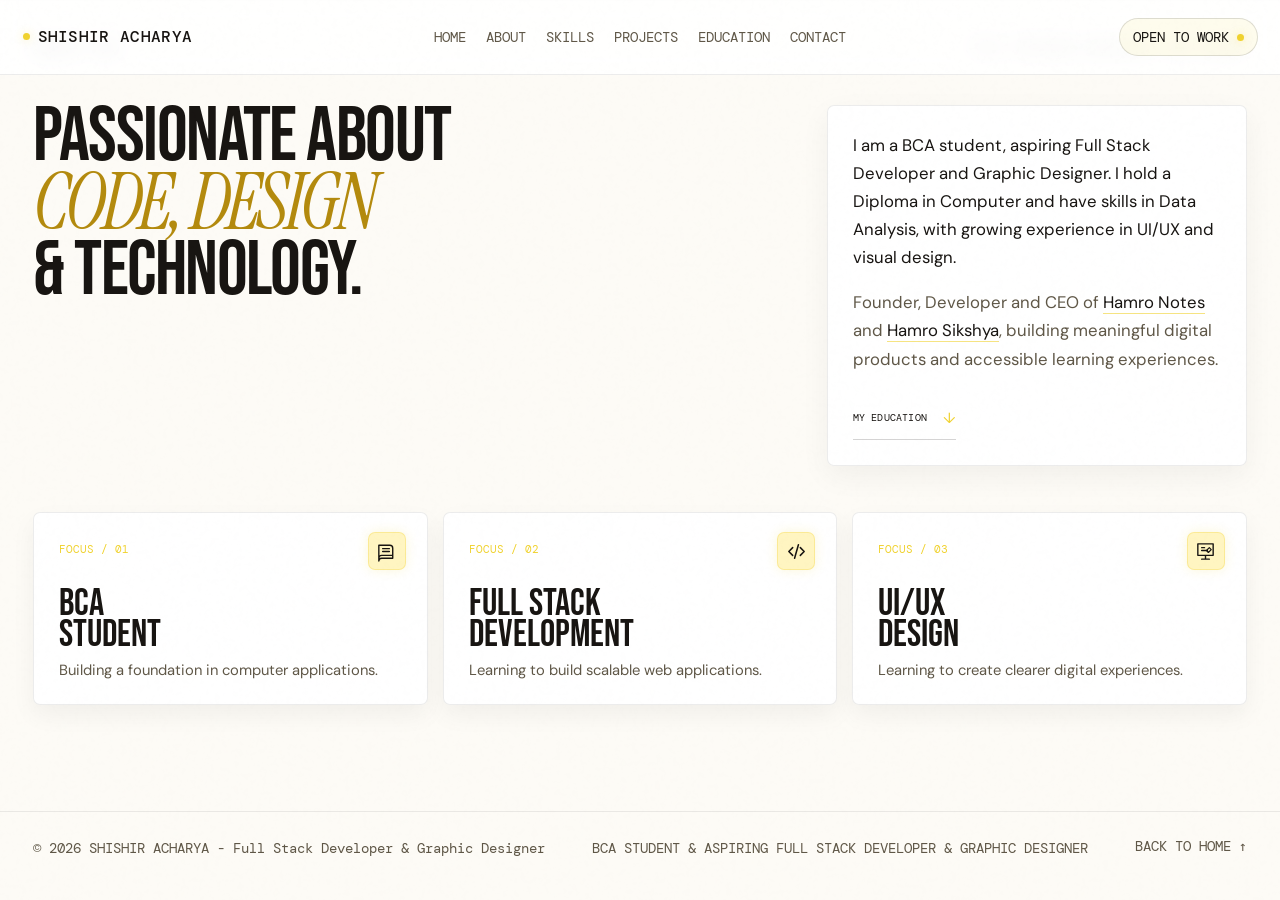
==== commit fa6b051b: "Add files via upload" ====
--- a/about.html
+++ b/about.html
@@ -3,8 +3,12 @@
   <head>
     <meta charset="UTF-8" />
     <meta name="viewport" content="width=device-width, initial-scale=1.0" />
-    <meta name="description" content="About Shishir Acharya, BCA student, aspiring developer, and creator of Hamro Notes and Hamro Sikshya." />
+    <meta name="description" content="Learn about Shishir Acharya, a BCA student, aspiring full stack developer, designer, and founder of Hamro Notes and Hamro Sikshya." />
     <meta name="author" content="Shishir Acharya" />
+    <link rel="canonical" href="https://www.acharyashishir.info.np/about.html" />
+    <meta property="og:title" content="About | Shishir Acharya" />
+    <meta property="og:description" content="About Shishir Acharya — BCA student, developer, and digital creator from Butwal, Nepal." />
+    <meta property="og:url" content="https://www.acharyashishir.info.np/about.html" />
     <title>About | Shishir Acharya</title>
     <link rel="preconnect" href="https://fonts.googleapis.com" />
     <link rel="preconnect" href="https://fonts.gstatic.com" crossorigin />
@@ -27,12 +31,14 @@
           <a href="skills.html">SKILLS</a>
           <a href="projects.html">PROJECTS</a>
           <a href="education.html">EDUCATION</a>
+          <a class="menu-only-link" href="journey.html">MY JOURNEY</a>
           <a href="contact.html">CONTACT</a>
         </nav>
         <a class="nav-contact" href="contact.html">OPEN TO WORK <span aria-hidden="true"></span></a>
       </header>
 
       <main>
+        <h1 class="page-heading" style="display:none;">About Shishir Acharya</h1>
         <section class="about section" id="about" aria-labelledby="about-title">
           <div class="section-top reveal"><p>ABOUT ME</p><p>THE PERSON BEHIND THE WORK</p></div>
           <div class="about-layout">
@@ -63,7 +69,7 @@
         </section>
       </main>
 
-      <footer class="site-footer"><span>© <span id="year"></span> SHISHIR ACHARYA - Full Stack Developer</span><span>BCA STUDENT &amp; ASPIRING FULL STACK DEVELOPER &amp; GRAPHIC DESIGNER</span><a href="index.html">BACK TO HOME ↑</a></footer>
+      <footer class="site-footer"><span>© <span id="year"></span> SHISHIR ACHARYA - Full Stack Developer &amp; Graphic Designer</span><span>BCA STUDENT &amp; ASPIRING FULL STACK DEVELOPER &amp; GRAPHIC DESIGNER</span><a href="index.html">BACK TO HOME ↑</a></footer>
     </div>
     <script src="script.js"></script>
   </body>
--- a/styles.css
+++ b/styles.css
@@ -41,6 +41,8 @@
 .main-nav a::after { content: ""; position: absolute; right: 0; bottom: 0; left: 0; height: 1px; background: var(--ink); transform: scaleX(0); transform-origin: right; transition: transform .25s; }
 .main-nav a:hover, .main-nav a.active { color: var(--ink); }
 .main-nav a:hover::after, .main-nav a.active::after { transform: scaleX(1); transform-origin: left; }
+/* Hidden from the desktop nav but kept visible in the mobile menu. */
+.main-nav a.menu-only-link { display: none; }
 .nav-contact { justify-self: end; display: flex; align-items: center; gap: 8px; padding: 9px 13px; border: 1px solid rgba(24,21,18,.14); border-radius: 999px; color: var(--ink); background: rgba(240,210,47,.08); font: .78rem var(--mono); transition: color .25s, background .25s, border-color .25s; }
 .nav-contact span { width: 7px; height: 7px; border-radius: 50%; background: var(--accent); box-shadow: 0 0 9px rgba(240,210,47,.35); transition: transform .25s, box-shadow .25s; }
 .nav-contact:hover { border-color: rgba(24,21,18,.2); color: var(--ink); background: rgba(240,210,47,.18); }
@@ -186,6 +188,19 @@
 
 .contact { position: relative; min-height: 516px; display: grid; place-items: center; overflow: hidden; background: radial-gradient(ellipse 30% 82% at 50% 100%, rgba(240,210,47,.18), transparent 62%), radial-gradient(ellipse 30% 60% at 81% 25%, rgba(245,205,120,.16), transparent 65%), var(--canvas); }.contact::before, .contact::after { content: ""; position: absolute; border: 1px solid rgba(240,210,47,.16); border-radius: 50%; }.contact::before { top: -200px; left: -180px; width: 420px; height: 420px; }.contact::after { right: -268px; bottom: -330px; width: 570px; height: 570px; }
 .contact-content { position: relative; z-index: 2; max-width: 800px; padding: 79px 25px 121px; text-align: center; }.contact .eyebrow { justify-content: center; }.contact h2 { margin: 19px 0 20px; color: var(--ink); font-size: clamp(4.6rem, 8vw, 7rem); }.contact-content > p:nth-of-type(2) { max-width: 355px; margin: 0 auto 29px; color: var(--muted); font-size: .8rem; line-height: 1.5; }.contact-actions { display: flex; flex-wrap: wrap; justify-content: center; align-items: center; gap: 22px; }.contact-links { display: grid; grid-template-columns: repeat(3, minmax(0, 1fr)); gap: 14px; width: min(100%, 800px); margin: 30px auto 0; }.contact-link-card { position: relative; display: flex; align-items: center; gap: 13px; min-height: 94px; padding: 17px 36px 17px 16px; border: 1px solid rgba(24,21,18,.08); border-radius: 9px; color: var(--ink); background: rgba(255,255,255,.95); box-shadow: inset 0 1px rgba(240,210,47,.08), 0 0 16px rgba(24,21,18,.05); text-align: left; transition: border-color .25s, box-shadow .25s, transform .25s; }.contact-link-card:hover { border-color: rgba(240,210,47,.58); box-shadow: inset 0 1px rgba(240,210,47,.15), 0 0 22px rgba(24,21,18,.08); transform: translateY(-4px); }.contact-link-icon { display: grid; flex: 0 0 46px; width: 46px; height: 46px; place-items: center; border: 1px solid rgba(240,210,47,.24); border-radius: 50%; color: var(--accent); background: rgba(255,245,190,.9); }.contact-link-icon svg { width: 23px; height: 23px; }.contact-link-copy { display: grid; min-width: 0; gap: 5px; }.contact-link-label { color: var(--muted); font: .48rem var(--mono); letter-spacing: .06em; text-transform: uppercase; }.contact-link-handle { overflow: hidden; color: var(--ink); font: 600 .75rem var(--sans); letter-spacing: -.01em; text-overflow: ellipsis; white-space: nowrap; }.contact-link-arrow { position: absolute; top: 17px; right: 15px; color: var(--accent); font: .85rem/1 var(--sans); transition: transform .25s; }.contact-link-card:hover .contact-link-arrow { transform: translate(2px, -2px); }.contact-details { position: absolute; z-index: 3; right: max(29px, calc((100vw - 1060px)/2)); bottom: 26px; left: max(29px, calc((100vw - 1060px)/2)); display: flex; justify-content: space-between; color: #8398a4; font: .49rem var(--mono); }.contact-details a:hover { color: var(--cyan); }.contact-orbit { position: absolute; z-index: 1; border: 1px solid rgba(0,210,255,.13); border-radius: 50%; }.orbit-a { bottom: -410px; left: 4%; width: 560px; height: 560px; }.orbit-b { top: -230px; right: 14%; width: 360px; height: 360px; }
+.journey-page { background: linear-gradient(180deg, var(--canvas), #f9f4ea); }
+.journey-intro { display: grid; grid-template-columns: 1.2fr .8fr; align-items: end; gap: 32px; margin: 42px 0 48px; }
+.journey-intro h2 { margin: 0; }
+.journey-intro p { margin: 0; max-width: 520px; color: var(--muted); font-size: .9rem; line-height: 1.7; }
+.journey-timeline { position: relative; max-width: 980px; margin: 0 auto; padding: 12px 0 0; }
+.journey-timeline::before { content: ""; position: absolute; top: 0; left: 160px; bottom: 0; width: 1px; background: rgba(24,21,18,.12); }
+.journey-item { position: relative; display: grid; grid-template-columns: 150px 1fr; gap: 30px; align-items: start; margin-bottom: 26px; padding: 22px 0; }
+.journey-item::before { content: ""; position: absolute; left: 154px; top: 32px; width: 11px; height: 11px; border-radius: 50%; background: var(--accent); box-shadow: 0 0 0 5px rgba(240,210,47,.18); }
+.journey-year { position: relative; z-index: 1; display: inline-block; margin-top: 18px; color: var(--accent-dark); font: .58rem var(--mono); letter-spacing: .06em; }
+.journey-item div { padding: 22px 24px; border: 1px solid rgba(24,21,18,.08); border-radius: 9px; background: rgba(255,255,255,.94); box-shadow: 0 10px 24px rgba(24,21,18,.04); }
+.journey-item h3 { margin: 0 0 12px; color: var(--ink); font: 1.8rem/.84 var(--display); }
+.journey-item p { margin: 0; color: var(--muted); font-size: .8rem; line-height: 1.65; }
+
 .site-footer { width: 100%; min-height: 75px; display: flex; justify-content: space-between; align-items: center; gap: 18px; padding: 0 clamp(1.1rem, 2.6vw, 3.5rem); border-top: 1px solid rgba(24,21,18,.08); color: var(--muted); background: var(--canvas); font: .48rem var(--mono); }.site-footer a { padding-bottom: 3px; border-bottom: 1px solid transparent; }.site-footer a:hover { border-color: var(--accent); color: var(--accent); }
 
 .reveal { opacity: 0; transform: translateY(19px); transition: opacity .6s ease, transform .6s ease; }.reveal.is-visible { opacity: 1; transform: translateY(0); }.delay-1 { transition-delay: .1s; }.delay-2 { transition-delay: .2s; }
@@ -224,7 +239,13 @@
   .main-nav { position: fixed; top: 75px; left: 0; right: 0; bottom: auto; flex-direction: column; visibility: hidden; background: rgba(255,255,255,.98); border-bottom: 1px solid rgba(24,21,18,.08); gap: 0; transform: translateX(-100%); transition: transform .3s ease, visibility 0s linear .3s; width: 100%; padding: 20px 0; max-height: calc(100vh - 75px); overflow-y: auto; z-index: 9; }
   .main-nav.active { visibility: visible; transform: translateX(0); transition-delay: 0s; }
   .main-nav a { padding: 16px 24px; border-bottom: 1px solid rgba(24,21,18,.08); font-size: .85rem; width: 100%; }
+  .main-nav a.menu-only-link { display: flex; }
   .nav-contact { position: fixed; bottom: max(12px, env(safe-area-inset-bottom)); left: 20px; right: 20px; width: auto; z-index: 9; }
+  .journey-intro { grid-template-columns: 1fr; gap: 18px; }
+  .journey-timeline::before { left: 18px; }
+  .journey-item { grid-template-columns: 1fr; gap: 12px; padding-left: 30px; }
+  .journey-item::before { left: 12px; }
+  .journey-year { margin-top: 0; }
   .hero { grid-template-columns: minmax(0, 1fr) minmax(0, .8fr); min-height: 625px; }
   .portrait-column { min-height: 355px; padding-left: 18px; }
   .hero-meta { left: 29px; }
